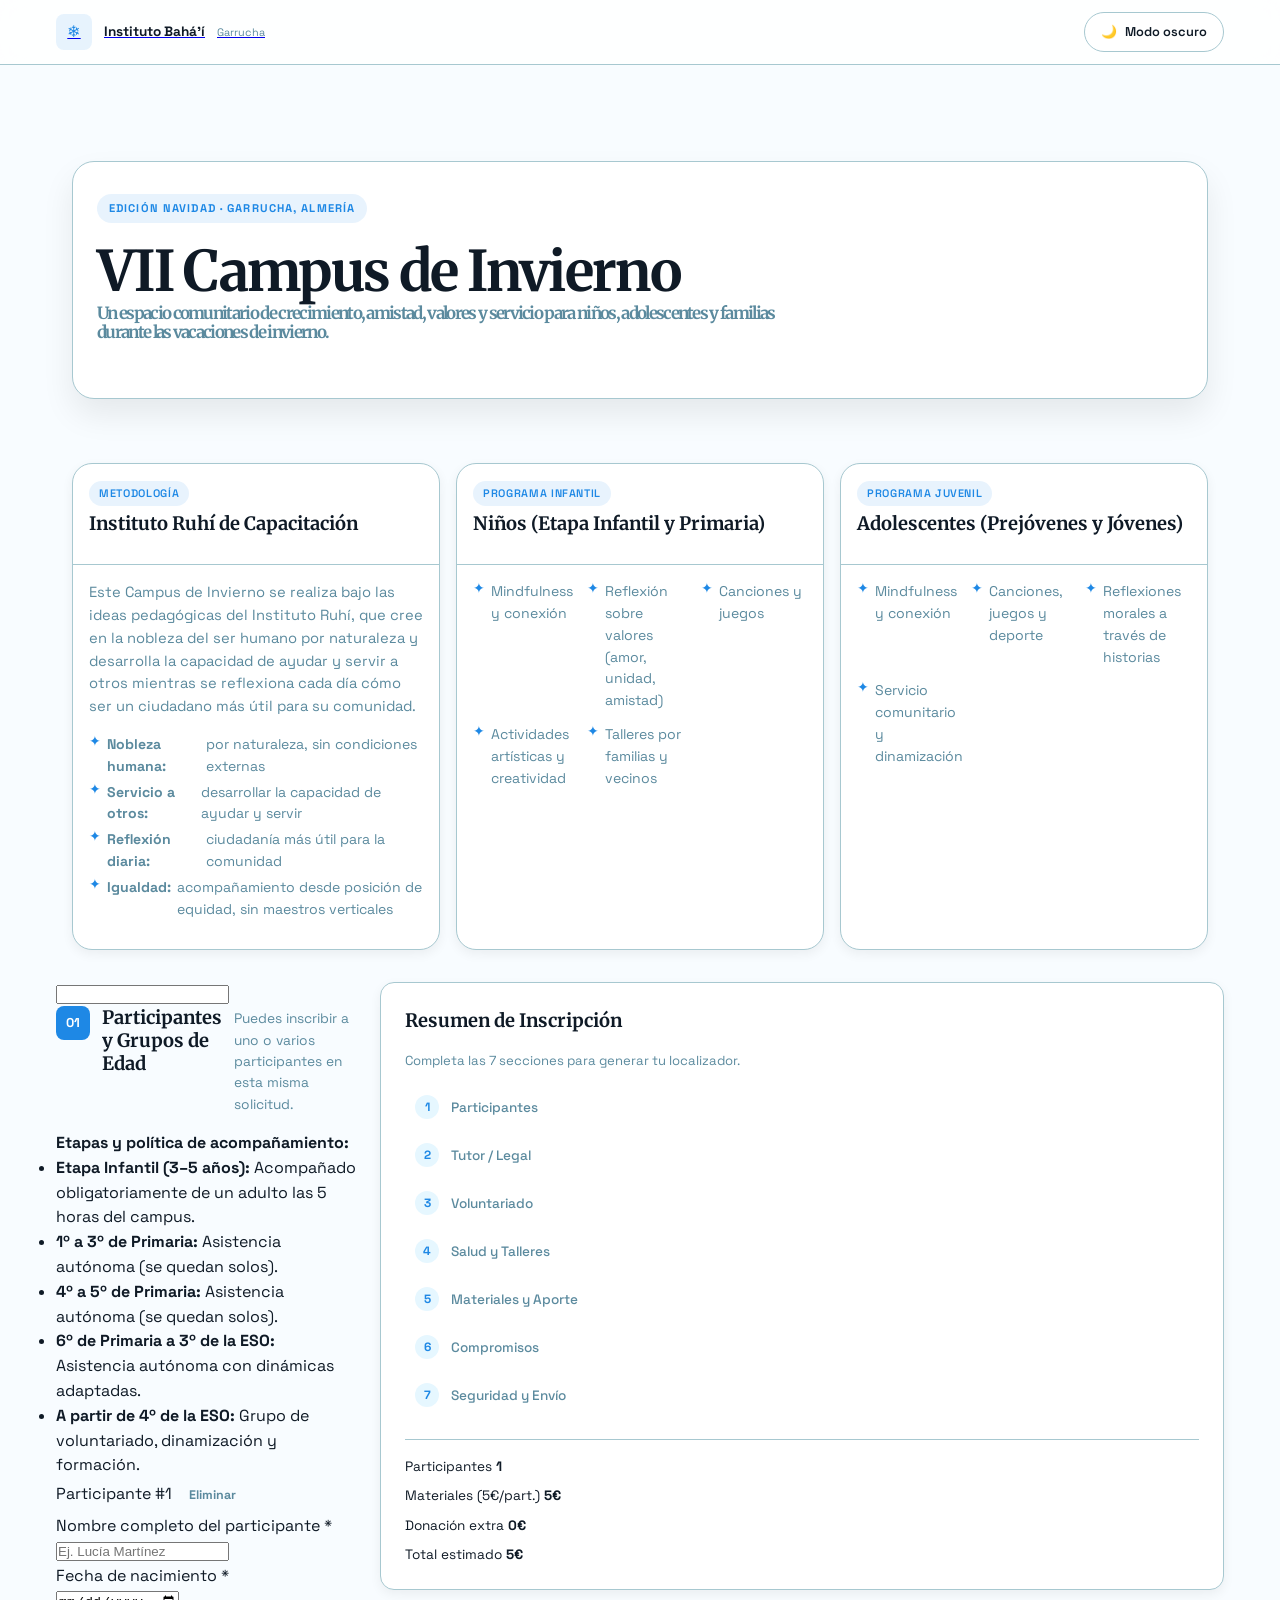
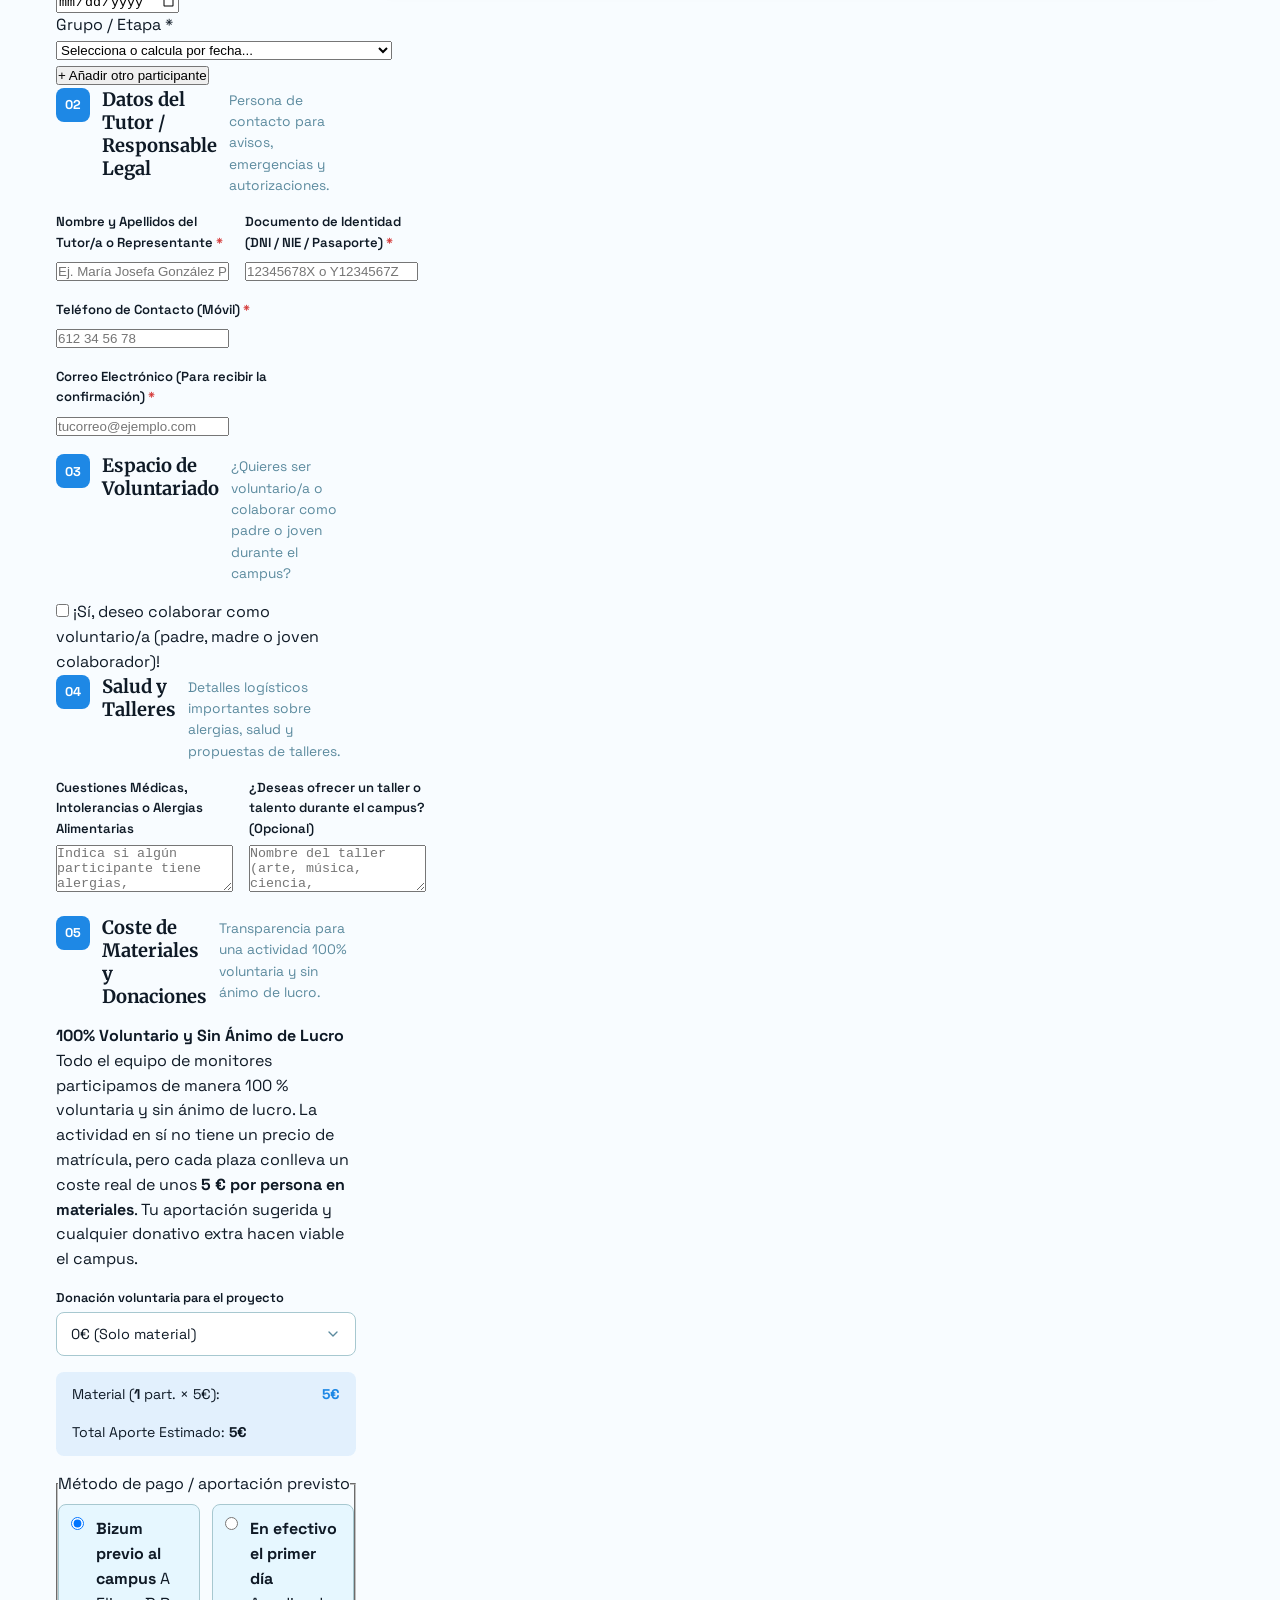
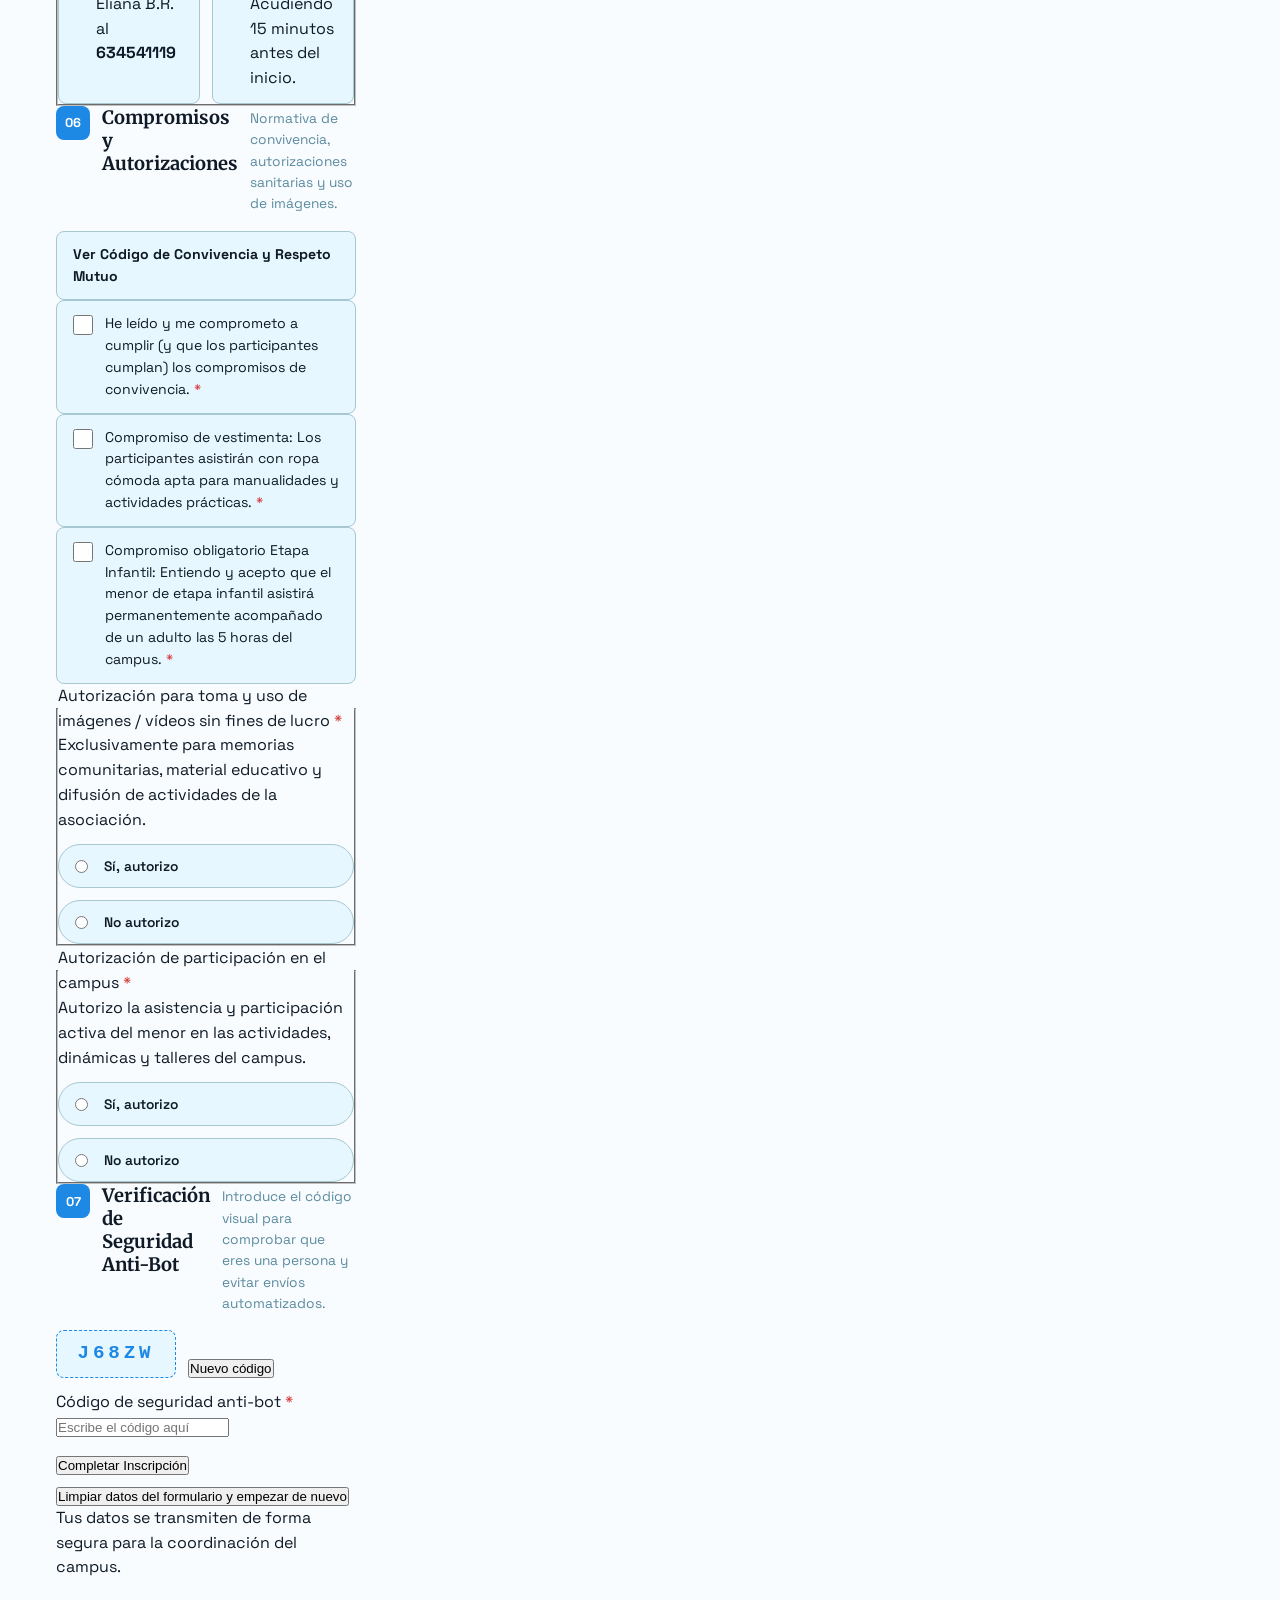
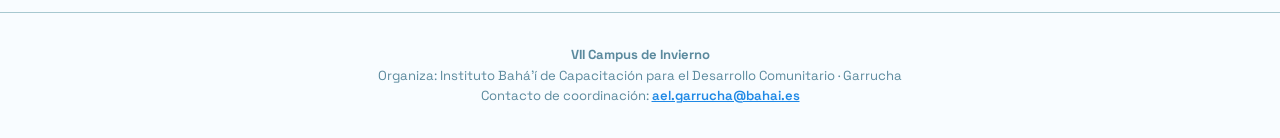
==== campus-invierno/index.html @ 0383d795 "feat(form): complete rebuild from scratch with new visual style" ====
<!DOCTYPE html>
<html lang="es" data-theme="light">
<head>
  <meta charset="UTF-8">
  <meta name="viewport" content="width=device-width, initial-scale=1.0">
  <title>VII Campus de Invierno - Inscripción</title>
  <meta name="description" content="Inscripción al VII Campus de Invierno Sembrando Futuro en Garrucha, Almería">
  <link rel="preconnect" href="https://fonts.googleapis.com">
  <link rel="preconnect" href="https://fonts.gstatic.com" crossorigin>
  <link href="https://fonts.googleapis.com/css2?family=Space+Grotesk:wght@300;400;500;600;700&family=Merriweather:opsz,wght@400;700;900&display=swap" rel="stylesheet">
  <link rel="stylesheet" href="styles.css">
</head>
<body>
  <nav class="topbar" aria-label="Navegación principal">
    <div class="topbar__inner">
      <a href="#" class="topbar__logo" aria-label="Instituto Bahá'í Garrucha">
        <span class="topbar__logo-icon" aria-hidden="true">❄</span>
        <span class="topbar__logo-text">Instituto Bahá'í</span>
        <span class="topbar__logo-sub">Garrucha</span>
      </a>
      <button type="button" class="topbar__theme-toggle" id="themeToggle" aria-label="Cambiar entre modo claro y oscuro" aria-pressed="false">
        <span class="topbar__theme-icon" id="themeIcon" aria-hidden="true">🌙</span>
        <span class="topbar__theme-label" id="themeLabel">Modo oscuro</span>
      </button>
    </div>
  </nav>

  <main class="page-main">
    <section class="hero-section">
      <div class="hero__container">
        <span class="hero__badge">Edición Navidad · Garrucha, Almería</span>
        <h1 class="hero__title">VII Campus de Invierno</span>
        <p class="hero__lead">
          Un espacio comunitario de crecimiento, amistad, valores y servicio para niños, adolescentes y familias durante las vacaciones de invierno.
        </p>
      </div>
    </section>

    <section class="info-cards">
      <div class="cards__wrapper">
        <article class="info__card info__card--primary">
          <div class="card__header">
            <span class="card__tag">Metodología</span>
            <h3 class="card__title">Instituto Ruhí de Capacitación</h3>
          </div>
          <div class="card__body">
            <p class="card__text">
              Este Campus de Invierno se realiza bajo las ideas pedagógicas del Instituto Ruhí, que cree en la nobleza del ser humano por naturaleza y desarrolla la capacidad de ayudar y servir a otros mientras se reflexiona cada día cómo ser un ciudadano más útil para su comunidad.
            </p>
            <ul class="card__list">
              <li><strong>Nobleza humana:</strong> por naturaleza, sin condiciones externas</li>
              <li><strong>Servicio a otros:</strong> desarrollar la capacidad de ayudar y servir</li>
              <li><strong>Reflexión diaria:</strong> ciudadanía más útil para la comunidad</li>
              <li><strong>Igualdad:</strong> acompañamiento desde posición de equidad, sin maestros verticales</li>
            </ul>
          </div>
        </article>

        <article class="info__card info__card--secondary">
          <div class="card__header">
            <span class="card__tag">Programa Infantil</span>
            <h3 class="card__title">Niños (Etapa Infantil y Primaria)</h3>
          </div>
          <div class="card__body">
            <ul class="card__list card__list--inline">
              <li>Mindfulness y conexión</li>
              <li>Reflexión sobre valores (amor, unidad, amistad)</li>
              <li>Canciones y juegos</li>
              <li>Actividades artísticas y creatividad</li>
              <li>Talleres por familias y vecinos</li>
            </ul>
          </div>
        </article>

        <article class="info__card info__card--tertiary">
          <div class="card__header">
            <span class="card__tag">Programa Juvenil</span>
            <h3 class="card__title">Adolescentes (Prejóvenes y Jóvenes)</h3>
          </div>
          <div class="card__body">
            <ul class="card__list card__list--inline">
              <li>Mindfulness y conexión</li>
              <li>Canciones, juegos y deporte</li>
              <li>Reflexiones morales a través de historias</li>
              <li>Servicio comunitario y dinamización</li>
            </ul>
          </div>
        </article>
      </div>
    </section>

    <div class="form-layout">
      <aside class="form-aside" aria-label="Panel lateral de resumen">
        <div class="aside__card">
          <h2 class="aside__title">Resumen de Inscripción</h2>
          <p class="aside__hint">Completa las 7 secciones para generar tu localizador.</p>

          <ol class="progress-steps" id="progressSteps">
            <li><a href="#sec-1" class="step active"><span>1</span> Participantes</a></li>
            <li><a href="#sec-2" class="step"><span>2</span> Tutor / Legal</a></li>
            <li><a href="#sec-3" class="step"><span>3</span> Voluntariado</a></li>
            <li><a href="#sec-4" class="step"><span>4</span> Salud y Talleres</a></li>
            <li><a href="#sec-5" class="step"><span>5</span> Materiales y Aporte</a></li>
            <li><a href="#sec-6" class="step"><span>6</span> Compromisos</a></li>
            <li><a href="#sec-7" class="step"><span>7</span> Seguridad y Envío</a></li>
          </ol>

          <div class="live-summary" id="liveSummary">
            <div class="summary__row">
              <span>Participantes</span>
              <strong class="summary__value" id="sumCount">1</strong>
            </div>
            <div class="summary__row">
              <span>Materiales (5€/part.)</span>
              <strong class="summary__value" id="sumMaterial">5€</strong>
            </div>
            <div class="summary__row">
              <span>Donación extra</span>
              <strong class="summary__value" id="sumDonation">0€</strong>
            </div>
            <div class="summary__total">
              <span>Total estimado</span>
              <strong class="summary__value" id="sumTotal">5€</strong>
            </div>
          </div>
        </div>
      </aside>

      <form class="main-form" id="mainForm" novalidate>
        <!-- Campo anti-bot honeypot -->
        <div class="hp-field" aria-hidden="true">
          <input type="text" id="hp-field" name="hp-field" tabindex="-1" autocomplete="off">
        </div>

        <!-- SECCIÓN 1: Participantes -->
        <section class="form__section" id="sec-1" aria-labelledby="sec-1-title">
          <div class="section__header">
            <span class="section__indicator">01</span>
            <h2 class="section__title" id="sec-1-title">Participantes y Grupos de Edad</h2>
            <p class="section__desc">Puedes inscribir a uno o varios participantes en esta misma solicitud.</p>
          </div>

          <div class="policy__reminder">
            <strong>Etapas y política de acompañamiento:</strong>
            <ul>
              <li><strong>Etapa Infantil (3–5 años):</strong> Acompañado obligatoriamente de un adulto las 5 horas del campus.</li>
              <li><strong>1º a 3º de Primaria:</strong> Asistencia autónoma (se quedan solos).</li>
              <li><strong>4º a 5º de Primaria:</strong> Asistencia autónoma (se quedan solos).</li>
              <li><strong>6º de Primaria a 3º de la ESO:</strong> Asistencia autónoma con dinámicas adaptadas.</li>
              <li><strong>A partir de 4º de la ESO:</strong> Grupo de voluntariado, dinamización y formación.</li>
            </ul>
          </div>

          <div class="participants__grid" id="participantsGrid"></div>

          <button type="button" class="btn-add-participant" id="addParticipantBtn">
            + Añadir otro participante
          </button>
        </section>

        <!-- SECCIÓN 2: Datos del Tutor -->
        <section class="form__section" id="sec-2" aria-labelledby="sec-2-title">
          <div class="section__header">
            <span class="section__indicator">02</span>
            <h2 class="section__title" id="sec-2-title">Datos del Tutor / Responsable Legal</h2>
            <p class="section__desc">Persona de contacto para avisos, emergencias y autorizaciones.</p>
          </div>

          <div class="form__grid-two">
            <div class="form__group">
              <label for="tutor-nombre" class="form__label">Nombre y Apellidos del Tutor/a o Representante <span class="form__required">*</span></label>
              <input type="text" id="tutor-nombre" name="tutor-nombre" placeholder="Ej. María Josefa González Pérez" required autocomplete="name">
            </div>

            <div class="form__group">
              <label for="tutor-dni" class="form__label">Documento de Identidad (DNI / NIE / Pasaporte) <span class="form__required">*</span></label>
              <input type="text" id="tutor-dni" name="tutor-dni" placeholder="12345678X o Y1234567Z" required minlength="6">
            </div>
          </div>

          <div class="form__group">
            <label for="tutor-telefono" class="form__label">Teléfono de Contacto (Móvil) <span class="form__required">*</span></label>
            <input type="tel" id="tutor-telefono" name="tutor-telefono" placeholder="612 34 56 78" required autocomplete="tel">
          </div>

          <div class="form__group">
            <label for="tutor-email" class="form__label">Correo Electrónico (Para recibir la confirmación) <span class="form__required">*</span></label>
            <input type="email" id="tutor-email" name="tutor-email" placeholder="tucorreo@ejemplo.com" required autocomplete="email">
          </div>
        </section>

        <!-- SECCIÓN 3: Voluntariado -->
        <section class="form__section" id="sec-3" aria-labelledby="sec-3-title">
          <div class="section__header">
            <span class="section__indicator">03</span>
            <h2 class="section__title" id="sec-3-title">Espacio de Voluntariado</h2>
            <p class="section__desc">¿Quieres ser voluntario/a o colaborar como padre o joven durante el campus?</p>
          </div>

          <div class="voluntary__option">
            <input type="checkbox" id="voluntario-check" name="voluntario-check" class="voluntary__input">
            <label for="voluntario-check" class="voluntary__label">
              ¡Sí, deseo colaborar como voluntario/a (padre, madre o joven colaborador)!
            </label>
          </div>

          <div class="days-selection" id="daysSelection" hidden>
            <p class="days-counter" id="daysCounter">0 días seleccionados</p>
            <div class="days-grid" id="daysGrid">
              <label class="day-chip" data-day="23">
                <input type="checkbox" name="voluntario-dias[]" value="23 Diciembre">
                <span><strong>23 Dic</strong><small>Lunes · Día 1</small></span>
              </label>
              <label class="day-chip" data-day="24">
                <input type="checkbox" name="voluntario-dias[]" value="24 Diciembre">
                <span><strong>24 Dic</strong><small>Martes · Día 2</small></span>
              </label>
              <label class="day-chip" data-day="28">
                <input type="checkbox" name="voluntario-dias[]" value="28 Diciembre">
                <span><strong>28 Dic</strong><small>Sábado · Día 3</small></span>
              </label>
              <label class="day-chip" data-day="29">
                <input type="checkbox" name="voluntario-dias[]" value="29 Diciembre">
                <span><strong>29 Dic</strong><small>Domingo · Día 4</small></span>
              </label>
              <label class="day-chip" data-day="30">
                <input type="checkbox" name="voluntario-dias[]" value="30 Diciembre">
                <span><strong>30 Dic</strong><small>Fin campus (17h)</small></span>
              </label>
              <label class="day-chip day-chip--all" data-day="todos">
                <input type="checkbox" id="voluntario-todos" name="voluntario-dias[]">
                <span><strong>Todos los días</strong><small>Campus completo</small></span>
              </label>
            </div>

            <div class="voluntary-observation">
              <label for="voluntario-datos" class="form__label">Nombre de la persona voluntaria y observaciones</label>
              <textarea id="voluntario-datos" name="voluntario-datos" rows="3" placeholder="Ej. Carlos (joven 16 años, apoyo en dinámicas) o Nuria (madre, apoyo 23 y 24 dic)..."></textarea>
            </div>
          </div>
        </section>

        <!-- SECCIÓN 4: Salud y Talleres -->
        <section class="form__section" id="sec-4" aria-labelledby="sec-4-title">
          <div class="section__header">
            <span class="section__indicator">04</span>
            <h2 class="section__title" id="sec-4-title">Salud y Talleres</h2>
            <p class="section__desc">Detalles logísticos importantes sobre alergias, salud y propuestas de talleres.</p>
          </div>

          <div class="form__grid-two">
            <div class="form__group form__group--full">
              <label for="medicas" class="form__label">Cuestiones Médicas, Intolerancias o Alergias Alimentarias</label>
              <textarea id="medicas" name="medicas" rows="3" placeholder="Indica si algún participante tiene alergias, intolerancias alimentarias o medicación relevante (o escribe 'Ninguna')."></textarea>
            </div>

            <div class="form__group form__group--full">
              <label for="taller" class="form__label">¿Deseas ofrecer un taller o talento durante el campus? (Opcional)</label>
              <textarea id="taller" name="taller" rows="3" placeholder="Nombre del taller (arte, música, ciencia, manualidades, juegos), tiempo estimado, materiales o día preferido..."></textarea>
            </div>
          </div>
        </section>

        <!-- SECCIÓN 5: Materiales y Donaciones -->
        <section class="form__section" id="sec-5" aria-labelledby="sec-5-title">
          <div class="section__header">
            <span class="section__indicator">05</span>
            <h2 class="section__title" id="sec-5-title">Coste de Materiales y Donaciones</h2>
            <p class="section__desc">Transparencia para una actividad 100% voluntaria y sin ánimo de lucro.</p>
          </div>

          <div class="transparency__notice">
            <strong>100% Voluntario y Sin Ánimo de Lucro</strong>
            <p>Todo el equipo de monitores participamos de manera 100 % voluntaria y sin ánimo de lucro. La actividad en sí no tiene un precio de matrícula, pero cada plaza conlleva un coste real de unos <strong>5 € por persona en materiales</strong>. Tu aportación sugerida y cualquier donativo extra hacen viable el campus.</p>
          </div>

          <div class="donation__selector">
            <div class="donation__group">
              <label for="donacion-select" class="donation__label">Donación voluntaria para el proyecto</label>
              <select id="donacion-select" name="donacion-select" class="donation__select">
                <option value="0">0€ (Solo material)</option>
                <option value="5">5€ (Aportación solidaria)</option>
                <option value="10">10€ (Apoyo voluntario recomendado)</option>
                <option value="20">20€ (Gran apoyo a la asociación)</option>
                <option value="otro">Otro importe...</option>
              </select>
            </div>

            <div class="donation__custom" id="donacionCustom" hidden>
              <label for="donacion-custom" class="donation__label">Importe personalizado (€)</label>
              <input type="number" id="donacion-custom" min="0" step="1" placeholder="Introduce importe en €" class="donation__input">
            </div>
          </div>

          <div class="cost__breakdown">
            <span class="breakdown__label">Material (<strong id="formPartCount">1</strong> part. × 5€):</span>
            <span class="breakdown__amount"><strong id="formMatCost">5€</strong></span>
            <span class="breakdown__total">Total Aporte Estimado: <strong id="formTotalCost">5€</strong></span>
          </div>

          <fieldset class="radio__fieldset">
            <legend>Método de pago / aportación previsto</legend>
            <div class="radio__options">
              <label class="radio__option">
                <input type="radio" name="metodo-pago" value="bizum" checked>
                <div class="radio__content">
                  <strong>Bizum previo al campus</strong>
                  <span>A Eliana B.R. al <strong>634541119</strong></span>
                </div>
              </label>
              <label class="radio__option">
                <input type="radio" name="metodo-pago" value="efectivo">
                <div class="radio__content">
                  <strong>En efectivo el primer día</strong>
                  <span>Acudiendo 15 minutos antes del inicio.</span>
                </div>
              </label>
            </div>
          </fieldset>
        </section>

        <!-- SECCIÓN 6: Compromisos y Autorizaciones -->
        <section class="form__section" id="sec-6" aria-labelledby="sec-6-title">
          <div class="section__header">
            <span class="section__indicator">06</span>
            <h2 class="section__title" id="sec-6-title">Compromisos y Autorizaciones</h2>
            <p class="section__desc">Normativa de convivencia, autorizaciones sanitarias y uso de imágenes.</p>
          </div>

          <div class="convivencia__panel">
            <details class="convivencia__details">
              <summary class="details__summary">Ver Código de Convivencia y Respeto Mutuo</summary>
              <ul class="details__list">
                <li><strong>Respeto y cortesía:</strong> Tratar a todos con amabilidad, espíritu de amistad y escucha activa.</li>
                <li><strong>Unidad e inclusión:</strong> Promover un ambiente libre de exclusiones, chismes o conductas inadecuadas.</li>
                <li><strong>Cuidado de las instalaciones:</strong> Mantener limpios y ordenados los espacios comunes y salas compartidas.</li>
                <li><strong>Uso responsable del móvil:</strong> Para favorecer la convivencia, los móviles solo se usarán en los descansos o emergencias.</li>
                <li><strong>Espíritu de aprendizaje:</strong> Participar con humildad, generosidad y vocación de servicio a la comunidad.</li>
              </ul>
            </details>
          </div>

          <div class="checks__container">
            <label class="check-stacked">
              <input type="checkbox" id="compromiso" name="compromiso" class="check-input" required>
              <span class="check-custom check-icon"></span>
              <span class="check-label">He leído y me comprometo a cumplir (y que los participantes cumplan) los compromisos de convivencia. <span class="form__required">*</span></span>
            </label>

            <label class="check-stacked">
              <input type="checkbox" id="check-camiseta" name="check-camiseta" class="check-input" required>
              <span class="check-custom check-icon"></span>
              <span class="check-label">Compromiso de vestimenta: Los participantes asistirán con ropa cómoda apta para manualidades y actividades prácticas. <span class="form__required">*</span></span>
            </label>

            <label class="check-stacked check-stacked--infantil" id="infantilCheckWrap" hidden>
              <input type="checkbox" id="check-infantil" name="check-infantil" class="check-input">
              <span class="check-custom check-icon"></span>
              <span class="check-label">Compromiso obligatorio Etapa Infantil: Entiendo y acepto que el menor de etapa infantil asistirá permanentemente acompañado de un adulto las 5 horas del campus. <span class="form__required">*</span></span>
            </label>
          </div>

          <div class="auth__options">
            <fieldset class="fieldset__fieldset">
              <legend class="fieldset__legend">Autorización para toma y uso de imágenes / vídeos sin fines de lucro <span class="form__required">*</span></legend>
              <p class="fieldset__help">Exclusivamente para memorias comunitarias, material educativo y difusión de actividades de la asociación.</p>
              <div class="radio__rills">
                <label class="radio__pill">
                  <input type="radio" name="autoriza-imagen" value="si" required>
                  <span>Sí, autorizo</span>
                </label>
                <label class="radio__pill">
                  <input type="radio" name="autoriza-imagen" value="no">
                  <span>No autorizo</span>
                </label>
              </div>
            </fieldset>

            <fieldset class="fieldset__fieldset">
              <legend class="fieldset__legend">Autorización de participación en el campus <span class="form__required">*</span></legend>
              <p class="fieldset__help">Autorizo la asistencia y participación activa del menor en las actividades, dinámicas y talleres del campus.</p>
              <div class="radio__rills">
                <label class="radio__pill">
                  <input type="radio" name="autoriza-participacion" id="autoriza-part-si" value="si" required>
                  <span>Sí, autorizo</span>
                </label>
                <label class="radio__pill">
                  <input type="radio" name="autoriza-participacion" id="autoriza-part-no" value="no">
                  <span>No autorizo</span>
                </label>
              </div>
            </fieldset>
          </div>
        </section>

        <!-- SECCIÓN 7: Verificación Anti-Bot -->
        <section class="form__section" id="sec-7" aria-labelledby="sec-7-title">
          <div class="section__header">
            <span class="section__indicator">07</span>
            <h2 class="section__title" id="sec-7-title">Verificación de Seguridad Anti-Bot</h2>
            <p class="section__desc">Introduce el código visual para comprobar que eres una persona y evitar envíos automatizados.</p>
          </div>

          <div class="captcha__container">
            <div class="captcha__display" id="captchaDisplay" aria-live="polite">----</div>
            <button type="button" class="btn-captcha" id="refreshCaptchaBtn">Nuevo código</button>
            <div class="captcha__input-wrapper">
              <label for="captchaInput" class="captcha-label">Código de seguridad anti-bot <span class="form__required">*</span></label>
              <input type="text" id="captchaInput" name="captchaInput" placeholder="Escribe el código aquí" required autocomplete="off">
            </div>
          </div>
          <p class="error-msg" id="captchaError" hidden>El código de seguridad no coincide. Por favor, compruébalo e inténtalo de nuevo.</p>

          <div class="form-actions">
            <button type="submit" class="btn-submit" id="submitBtn">Completar Inscripción</button>
            <button type="button" class="btn-reset" id="resetBtn">Limpiar datos del formulario y empezar de nuevo</button>
          </div>
          <p class="privacy__note">Tus datos se transmiten de forma segura para la coordinación del campus.</p>
        </section>
      </form>
    </div>
  </main>

  <footer class="site-footer">
    <div class="footer__content">
      <p><strong>VII Campus de Invierno</strong></p>
      <p>Organiza: Instituto Bahá'í de Capacitación para el Desarrollo Comunitario · Garrucha</p>
      <p>Contacto de coordinación: <a href="mailto:ael.garrucha@bahai.es">ael.garrucha@bahai.es</a></p>
    </div>
  </footer>

  <!-- Confirm Dialog -->
  <dialog class="confirm-dialog" id="confirmDialog" aria-labelledby="dialogTitle">
    <div class="confirm-dialog__inner">
      <div class="confirm-dialog__header">
        <div class="confirm-dialog__badge" aria-hidden="true">✓</div>
        <h2 class="confirm-dialog__title" id="dialogTitle">¡Inscripción Registrada!</h2>
      </div>
      <div class="confirm-dialog__content">
        <p>Hemos registrado tu solicitud correctamente para el VII Campus de Invierno en Garrucha.</p>

        <div class="locator-info">
          <span>Tu Localizador Único:</span>
          <strong class="locator-code" id="locatorCode">NAV-26-0000</strong>
          <small>Conserva este código como referencia para cualquier consulta o para el concepto de tu aportación.</small>
        </div>

        <div class="bizum-info" id="bizumInfo">
          <p>Si escogiste <strong>Bizum</strong>, envía tu aportación (<strong id="dialogTotal">5€</strong>) al número: <strong>634541119</strong> (Eliana B.R.)</p>
          <button type="button" class="btn-copy-bizum" id="copyBizumBtn">Copiar Teléfono</button>
        </div>
      </div>

      <div class="confirm-dialog__actions">
        <button type="button" class="btn-confirm" id="closeDialogBtn">Entendido y Cerrar</button>
        <button type="button" class="btn-confirm btn-confirm--secondary" id="newRegBtn">Realizar otra inscripción</button>
      </div>
    </dialog>
  </dialog>

  <div class="toast" id="toast" role="status" aria-live="polite"></div>

  <script src="main.js"></script>
</body>
</html>
---- campus-invierno/styles.css ----
:root {
  --space-1: 4px;
  --space-2: 8px;
  --space-3: 12px;
  --space-4: 16px;
  --space-5: 24px;
  --space-6: 32px;
  --space-7: 48px;
  --space-8: 64px;

  --radius-sm: 8px;
  --radius-md: 14px;
  --radius-lg: 22px;
  --radius-card: 20px;

  --font-sans: 'Space Grotesk', system-ui, -apple-system, sans-serif;
  --font-serif: 'Merriweather', Georgia, serif;

  /* Modo Claro: Blanco nevado y azul hielo */
  color-scheme: light;
  --bg: #f8fcff;
  --bg-elevated: #ffffff;
  --bg-subtle: #e6f7ff;
  --fg: #0f1a26;
  --fg-muted: #5b8a9e;
  --border: #a7c8d0;
  --accent: #1e88e5;
  --accent-soft: rgba(30, 136, 229, 0.1);
  --accent-hover: #1565c0;
  --success: #2e7d32;
  --danger: #d32f2f;
  --shadow-sm: 0 2px 8px rgba(0,0,0,0.04);
  --shadow-md: 0 4px 12px rgba(0,0,0,0.06);
  --shadow-lg: 0 16px 32px rgba(0,0,0,0.08);
  --focus-ring: 0 0 0 3px rgba(30, 136, 229, 0.35);
}

html[data-theme="dark"] {
  color-scheme: dark;
  --bg: #0d1825;
  --bg-elevated: #142032;
  --bg-subtle: #1a2c3a;
  --fg: #e0f0f7;
  --fg-muted: #78a8b8;
  --border: #2a4a5c;
  --accent: #90caf9;
  --accent-soft: rgba(144, 202, 249, 12);
  --accent-hover: #64b5f6;
  --success: #43a047;
  --danger: #e53935;
  --shadow-sm: 0 2px 8px rgba(0,0,0,0.3);
  --shadow-md: 0 4px 12px rgba(0,0,0,0.4);
  --shadow-lg: 0 16px 32px rgba(0,0,0,0.45);
  --focus-ring: 0 0 0 3px rgba(144, 202, 249, 35);
}

*, *::before, *::after {
  box-sizing: border-box;
  margin: 0;
  padding: 0;
}

html {
  scroll-behavior: smooth;
}

body {
  font-family: var(--font-sans);
  background: var(--bg);
  color: var(--fg);
  line-height: 1.55;
  min-height: 100vh;
  overflow-x: hidden;
}

/* Background pattern */
.bg-pattern {
  position: fixed;
  inset: 0;
  background-image: 
    linear-gradient(135deg, var(--accent-soft) 0%, transparent 50%),
    linear-gradient(225deg, var(--accent-soft) 0%, transparent 50%);
  pointer-events: none;
  z-index: -1;
}

/* Topbar */
.topbar {
  position: sticky;
  top: 0;
  z-index: 50;
  backdrop-filter: blur(12px);
  background: color-mix(in srgb, var(--bg-elevated) 80%, transparent);
  border-bottom: 1px solid var(--border);
}

.topbar__inner {
  max-width: 1200px;
  margin: 0 auto;
  padding: var(--space-3) var(--space-4);
  display: flex;
  align-items: center;
  justify-content: space-between;
  gap: var(--space-3);
}

.topbar__logo {
  display: flex;
  align-items: center;
  gap: var(--space-3);
  min-width: 0;
}

.topbar__logo-icon {
  width: 36px;
  height: 36px;
  border-radius: var(--radius-sm);
  background: var(--accent-soft);
  color: var(--accent);
  display: grid;
  place-items: center;
  font-size: 1rem;
  flex-shrink: 0;
}

.topbar__logo-text {
  display: block;
  font-weight: 700;
  font-size: 0.85rem;
  color: var(--fg);
}

.topbar__logo-sub {
  display: block;
  font-size: 0.68rem;
  color: var(--fg-muted);
  white-space: nowrap;
  overflow: hidden;
  text-overflow: ellipsis;
}

.topbar__theme-toggle {
  display: inline-flex;
  align-items: center;
  gap: var(--space-2);
  min-height: 40px;
  padding: 0 var(--space-4);
  border-radius: 999px;
  border: 1px solid var(--border);
  background: var(--bg-elevated);
  color: var(--fg);
  font: inherit;
  font-size: 0.8rem;
  font-weight: 600;
  cursor: pointer;
  flex-shrink: 0;
  transition: border-color 180ms ease, transform 150ms ease;
}

.topbar__theme-toggle:hover {
  border-color: var(--accent);
}

.topbar__theme-toggle:focus-visible {
  outline: none;
  box-shadow: var(--focus-ring);
}

/* Hero */
.hero-section {
  padding: var(--space-8) var(--space-4) var(--space-6);
}

.hero__container {
  max-width: 1200px;
  margin: 0 auto;
  background: var(--bg-elevated);
  border: 1px solid var(--border);
  border-radius: var(--radius-lg);
  padding: var(--space-6) var(--space-5);
  box-shadow: var(--shadow-lg);
}

.hero__badge {
  display: inline-block;
  font-size: 0.7rem;
  font-weight: 700;
  letter-spacing: 0.1em;
  text-transform: uppercase;
  color: var(--accent);
  background: var(--accent-soft);
  padding: 6px 12px;
  border-radius: 999px;
  margin-bottom: var(--space-4);
}

.hero__title {
  font-family: var(--font-serif);
  font-size: clamp(2.2rem, 5vw, 3.5rem);
  line-height: 1.15;
  letter-spacing: -0.03em;
  color: var(--fg);
  margin-bottom: var(--space-3);
}

.hero__lead {
  font-size: 1.05rem;
  color: var(--fg-muted);
  max-width: 64ch;
  margin-bottom: var(--space-5);
}

/* Info Cards */
.info-cards {
  padding: var(--space-6) var(--space-4);
}

.cards__wrapper {
  max-width: 1200px;
  margin: 0 auto;
  display: grid;
  grid-template-columns: 1fr;
  gap: var(--space-4);
}

@media (min-width: 560px) {
  .cards__wrapper {
    grid-template-columns: repeat(2, 1fr);
  }
}

@media (min-width: 860px) {
  .cards__wrapper {
    grid-template-columns: repeat(3, 1fr);
  }
}

.info__card {
  background: var(--bg-elevated);
  border: 1px solid var(--border);
  border-radius: var(--radius-card);
  overflow: hidden;
  box-shadow: var(--shadow-md);
  transition: transform 180ms ease, box-shadow 180ms ease;
}

.info__card:hover {
  transform: translateY(-4px);
  box-shadow: var(--shadow-lg);
}

.card__header {
  padding: var(--space-4);
  border-bottom: 1px solid var(--border);
}

.card__tag {
  display: inline-block;
  font-size: 0.68rem;
  font-weight: 600;
  text-transform: uppercase;
  letter-spacing: 0.06em;
  color: var(--accent);
  background: var(--accent-soft);
  padding: 4px 10px;
  border-radius: 999px;
  margin-bottom: 6px;
}

.card__title {
  font-family: var(--font-serif);
  font-size: 1.15rem;
  line-height: 1.3;
  margin-bottom: var(--space-3);
}

.card__body {
  padding: var(--space-4);
}

.card__text {
  font-size: 0.92rem;
  color: var(--fg-muted);
  margin-bottom: var(--space-4);
}

.card__list {
  list-style: none;
  color: var(--fg-muted);
  font-size: 0.88rem;
  margin-bottom: var(--space-3);
}

.card__list li {
  margin-bottom: 4px;
  display: flex;
  align-items: flex-start;
  gap: 6px;
}

.card__list li::before {
  content: "✦";
  color: var(--accent);
  font-weight: 700;
  flex-shrink: 0;
  line-height: 1;
}

.card__list--inline {
  display: grid;
  grid-template-columns: repeat(2, 1fr);
  gap: var(--space-2);
}

@media (min-width: 520px) {
  .card__list--inline {
    grid-template-columns: repeat(3, 1fr);
  }
}

/* Form Layout */
.page-main {
  max-width: 1200px;
  margin: 0 auto;
  padding: var(--space-6) var(--space-4);
}

.form-layout {
  display: grid;
  grid-template-columns: 1fr;
  gap: var(--space-5);
}

@media (min-width: 960px) {
  .form-layout {
    grid-template-columns: 300px 1fr;
  }
}

/* Aside */
.form-aside {
  order: 2;
}

@media (min-width: 960px) {
  .form-aside {
    order: 1;
  }
}

.aside__card {
  background: var(--bg-elevated);
  border: 1px solid var(--border);
  border-radius: var(--radius-md);
  padding: var(--space-5);
  box-shadow: var(--shadow-md);
}

.aside__title {
  font-family: var(--font-serif);
  font-size: 1.15rem;
  margin-bottom: var(--space-4);
}

.aside__hint {
  font-size: 0.82rem;
  color: var(--fg-muted);
  margin-bottom: var(--space-4);
}

.progress-steps {
  list-style: none;
  display: none;
  gap: var(--space-2);
  margin-bottom: var(--space-5);
}

@media (min-width: 960px) {
  .progress-steps {
    display: grid;
  }
}

.progress-steps a {
  display: flex;
  align-items: center;
  gap: var(--space-3);
  padding: 8px 10px;
  border-radius: var(--radius-sm);
  color: var(--fg-muted);
  font-size: 0.85rem;
  font-weight: 500;
  text-decoration: none;
  transition: background-color 150ms ease, color 150ms ease;
}

.progress-steps a:hover {
  background: var(--bg-subtle);
  color: var(--fg);
}

.progress-steps a span {
  width: 24px;
  height: 24px;
  border-radius: 50%;
  background: var(--bg-subtle);
  color: var(--accent);
  display: grid;
  place-items: center;
  font-size: 0.75rem;
  font-weight: 700;
}

.live-summary {
  border-top: 1px solid var(--border);
  padding-top: var(--space-4);
  display: grid;
  gap: var(--space-2);
  font-size: 0.85rem;
}

.live-summary__row,
.live-summary__total {
  display: flex;
  justify-content: space-between;
  align-items: center;
}

.live-summary__total {
  margin-top: var(--space-2);
  padding-top: var(--space-3);
  border-top: 1px dashed var(--border);
  font-size: 1rem;
}

.live-summary__total strong {
  color: var(--accent);
  font-size: 1.15rem;
}

/* Form Sections */
.form-section {
  background: var(--bg-elevated);
  border: 1px solid var(--border);
  border-radius: var(--radius-md);
  padding: var(--space-5);
  box-shadow: var(--shadow-md);
  scroll-margin-top: 88px;
}

.section__header {
  display: flex;
  align-items: flex-start;
  gap: var(--space-3);
  margin-bottom: var(--space-4);
}

.section__indicator {
  width: 34px;
  height: 34px;
  border-radius: var(--radius-sm);
  background: var(--accent);
  color: #ffffff;
  font-weight: 700;
  font-size: 0.8rem;
  display: grid;
  place-items: center;
  flex-shrink: 0;
}

html[data-theme="dark"] .section__indicator {
  color: var(--bg);
}

.section__title {
  font-family: var(--font-serif);
  font-size: 1.15rem;
  line-height: 1.25;
}

.section__desc {
  font-size: 0.86rem;
  color: var(--fg-muted);
  margin-top: 2px;
}

/* Fields */
.form__grid-two {
  display: grid;
  grid-template-columns: 1fr;
  gap: var(--space-4);
}

@media (min-width: 600px) {
  .form__grid-two {
    grid-template-columns: 1fr 1fr;
  }
}

.form__group {
  margin-bottom: var(--space-4);
}

.form__label {
  display: block;
  font-size: 0.82rem;
  font-weight: 600;
  margin-bottom: 6px;
}

.form__required {
  color: var(--danger);
}

.form__input,
.form__select,
.form__textarea {
  width: 100%;
  min-height: 44px;
  padding: 10px 14px;
  border-radius: var(--radius-sm);
  border: 1px solid var(--border);
  background: var(--bg-elevated);
  color: var(--fg);
  font: inherit;
  font-size: 0.92rem;
  transition: border-color 160ms ease, box-shadow 160ms ease;
}

.form__textarea {
  min-height: 92px;
  resize: vertical;
}

.form__input:focus,
.form__select:focus,
.form__textarea:focus {
  outline: none;
  border-color: var(--accent);
  box-shadow: var(--focus-ring);
}

/* Checkboxes */
.check-stacked {
  display: flex;
  align-items: flex-start;
  gap: var(--space-3);
  padding: var(--space-3) var(--space-4);
  min-height: 44px;
  border-radius: var(--radius-sm);
  border: 1px solid var(--border);
  background: var(--bg-subtle);
  cursor: pointer;
  font-size: 0.88rem;
}

.check-input {
  width: 20px;
  height: 20px;
  margin-top: 2px;
  accent-color: var(--accent);
  flex-shrink: 0;
}

.check-custom {
  width: 18px;
  height: 18px;
  border: 2px solid var(--border);
  border-radius: 50%;
  flex-shrink: 0;
  position: relative;
}

.check-input:checked~.check-custom {
  border-color: var(--accent);
}

.check-icon {
  position: absolute;
  inset: 2px;
  background: var(--accent);
  border-radius: 50%;
  opacity: 0;
  transition: opacity 120ms ease;
}

.check-input:checked~.check-custom .check-icon {
  opacity: 1;
}

.check-label {
  flex: 1;
}

/* Radio pills */
.radio__rills {
  display: grid;
  gap: var(--space-3);
  margin-top: var(--space-3);
}

.radio__pill {
  display: inline-flex;
  align-items: center;
  gap: var(--space-4);
  min-height: 44px;
  padding: var(--space-2) var(--space-4);
  border-radius: 999px;
  border: 1px solid var(--border);
  background: var(--bg-subtle);
  cursor: pointer;
  font-size: 0.86rem;
  font-weight: 600;
}

.radio__pill input {
  accent-color: var(--accent);
}

/* Details */
.convivencia__panel details {
  border: 1px solid var(--border);
  border-radius: var(--radius-sm);
  padding: var(--space-3) var(--space-4);
  background: var(--bg-subtle);
}

.convivencia__panel details summary {
  cursor: pointer;
  font-weight: 700;
  font-size: 0.88rem;
  min-height: 32px;
  display: flex;
  align-items: center;
}

.convivencia__panel details ul {
  margin-top: var(--space-3);
  padding-left: var(--space-4);
  display: grid;
  gap: 6px;
  font-size: 0.84rem;
  color: var(--fg-muted);
}

/* Donation */
.donation__selector {
  margin: var(--space-4) 0;
}

.donation__group {
  margin-bottom: var(--space-3);
}

.donation__label {
  display: block;
  font-size: 0.8rem;
  font-weight: 600;
  margin-bottom: 4px;
}

.donation__select {
  width: 100%;
  padding: 10px 14px;
  border-radius: var(--radius-sm);
  border: 1px solid var(--border);
  background: var(--bg-elevated);
  color: var(--fg);
  font: inherit;
  font-size: 0.9rem;
  cursor: pointer;
  appearance: none;
  background-image: url("data:image/svg+xml,%3Csvg xmlns='http://www.w3.org/2000/svg' width='16' height='16' viewBox='0 0 24 24' fill='none' stroke='%235b8a9e' stroke-width='2' stroke-linecap='round' stroke-linejoin='round'%3E%3Cpolyline points='6 9 12 15 18 9'%3E%3C/polyline%3E%3C/svg%3E");
  background-repeat: no-repeat;
  background-position: right 0.85rem center;
  padding-right: 2.5rem;
}

.donation__custom {
  margin-top: var(--space-3);
  padding: var(--space-3);
  border-radius: var(--radius-sm);
  background: var(--accent-soft);
  border: 1px solid color-mix(in srgb, var(--accent) 35%, transparent);
}

.donation__input {
  width: 100%;
  padding: 8px 12px;
  border-radius: var(--radius-sm);
  border: 1px solid var(--border);
  background: var(--bg-subtle);
  color: var(--fg);
  font: inherit;
  font-size: 0.9rem;
}

/* Cost breakdown */
.cost__breakdown {
  margin: var(--space-4) 0;
  padding: var(--space-3) var(--space-4);
  border-radius: var(--radius-sm);
  background: var(--accent-soft);
  display: flex;
  flex-wrap: wrap;
  justify-content: space-between;
  gap: var(--space-2);
  font-size: 0.88rem;
}

.breakdown__label {
  display: block;
  margin-bottom: var(--space-2);
}

.breakdown__amount {
  font-weight: 700;
  color: var(--accent);
}

/* Radio options */
.radio__options {
  display: grid;
  grid-template-columns: 1fr;
  gap: var(--space-3);
  margin-top: var(--space-2);
}

@media (min-width: 500px) {
  .radio__options {
    grid-template-columns: 1fr 1fr;
  }
}

.radio__option {
  display: flex;
  align-items: flex-start;
  gap: var(--space-3);
  padding: var(--space-3);
  border: 1px solid var(--border);
  border-radius: var(--radius-sm);
  background: var(--bg-subtle);
  cursor: pointer;
}

.radio__input {
  width: 18px;
  height: 18px;
  margin-top: 3px;
  accent-color: var(--accent);
}

.radio__content {
  flex: 1;
}

/* Captcha */
.captcha__container {
  display: flex;
  flex-wrap: wrap;
  align-items: flex-end;
  gap: var(--space-3);
  margin-bottom: var(--space-4);
}

.captcha__display {
  min-width: 120px;
  min-height: 44px;
  padding: 8px 14px;
  border-radius: var(--radius-sm);
  background: var(--bg-subtle);
  border: 1px dashed var(--accent);
  font-family: monospace;
  font-size: 1.2rem;
  font-weight: 700;
  letter-spacing: 0.2em;
  display: grid;
  place-items: center;
  user-select: none;
  color: var(--accent);
}

.captcha__input-wrapper {
  flex: 1;
  min-width: 200px;
}

.captcha__label {
  display: block;
  font-size: 0.8rem;
  font-weight: 600;
  margin-bottom: 4px;
}

.error-msg {
  color: var(--danger);
  font-size: 0.82rem;
  font-weight: 600;
  margin-bottom: var(--space-4);
}

.form-actions {
  display: flex;
  flex-wrap: wrap;
  gap: var(--space-3);
}

.btn {
  display: inline-flex;
  align-items: center;
  justify-content: center;
  gap: 6px;
  min-height: 44px;
  padding: 10px 20px;
  border-radius: var(--radius-sm);
  border: 1px solid transparent;
  font: inherit;
  font-size: 0.9rem;
  font-weight: 700;
  cursor: pointer;
  transition: transform 150ms ease, background-color 160ms ease, border-color 160ms ease;
}

.btn:active {
  transform: scale(0.98);
}

.btn:focus-visible {
  outline: none;
  box-shadow: var(--focus-ring);
}

.btn--primary {
  background: var(--accent);
  color: #ffffff;
  flex: 1;
}

html[data-theme="dark"] .btn--primary {
  color: var(--bg);
}

.btn--primary:hover {
  background: var(--accent-hover);
}

.btn--outline {
  background: transparent;
  border-color: var(--border);
  color: var(--fg);
}

.btn--outline:hover {
  border-color: var(--accent);
  color: var(--accent);
}

.btn--ghost {
  background: transparent;
  color: var(--fg-muted);
}

.btn--ghost:hover {
  color: var(--danger);
}

.btn--sm {
  min-height: 36px;
  padding: 6px 12px;
  font-size: 0.78rem;
}

/* Footer */
.site-footer {
  text-align: center;
  padding: var(--space-6) var(--space-4);
  border-top: 1px solid var(--border);
  color: var(--fg-muted);
  font-size: 0.82rem;
  display: grid;
  gap: 4px;
}

.site-footer a {
  color: var(--accent);
  font-weight: 600;
}

/* Modal */
.confirm-dialog {
  margin: auto;
  max-width: 440px;
  width: calc(100% - 32px);
  border: 1px solid var(--border);
  border-radius: var(--radius-lg);
  background: var(--bg-elevated);
  color: var(--fg);
  padding: var(--space-6) var(--space-5);
  box-shadow: var(--shadow-lg);
}

.confirm-dialog::backdrop {
  background: rgba(0,0,0,0.55);
  backdrop-filter: blur(4px);
}

.confirm-dialog__inner {
  text-align: center;
  display: grid;
  gap: var(--space-3);
}

.confirm-dialog__badge {
  width: 48px;
  height: 48px;
  margin: 0 auto;
  border-radius: 50%;
  background: var(--accent-soft);
  color: var(--accent);
  font-size: 1.4rem;
  font-weight: 700;
  display: grid;
  place-items: center;
}

.locator-info,
.bizum-info {
  background: var(--bg-subtle);
  border: 1px solid var(--border);
  border-radius: var(--radius-sm);
  padding: var(--space-4);
  display: grid;
  gap: 6px;
}

.locator-code {
  font-family: monospace;
  font-size: 1.2rem;
  color: var(--accent);
  letter-spacing: 0.08em;
}

.dialog-actions {
  display: flex;
  flex-direction: column;
  gap: var(--space-2);
}
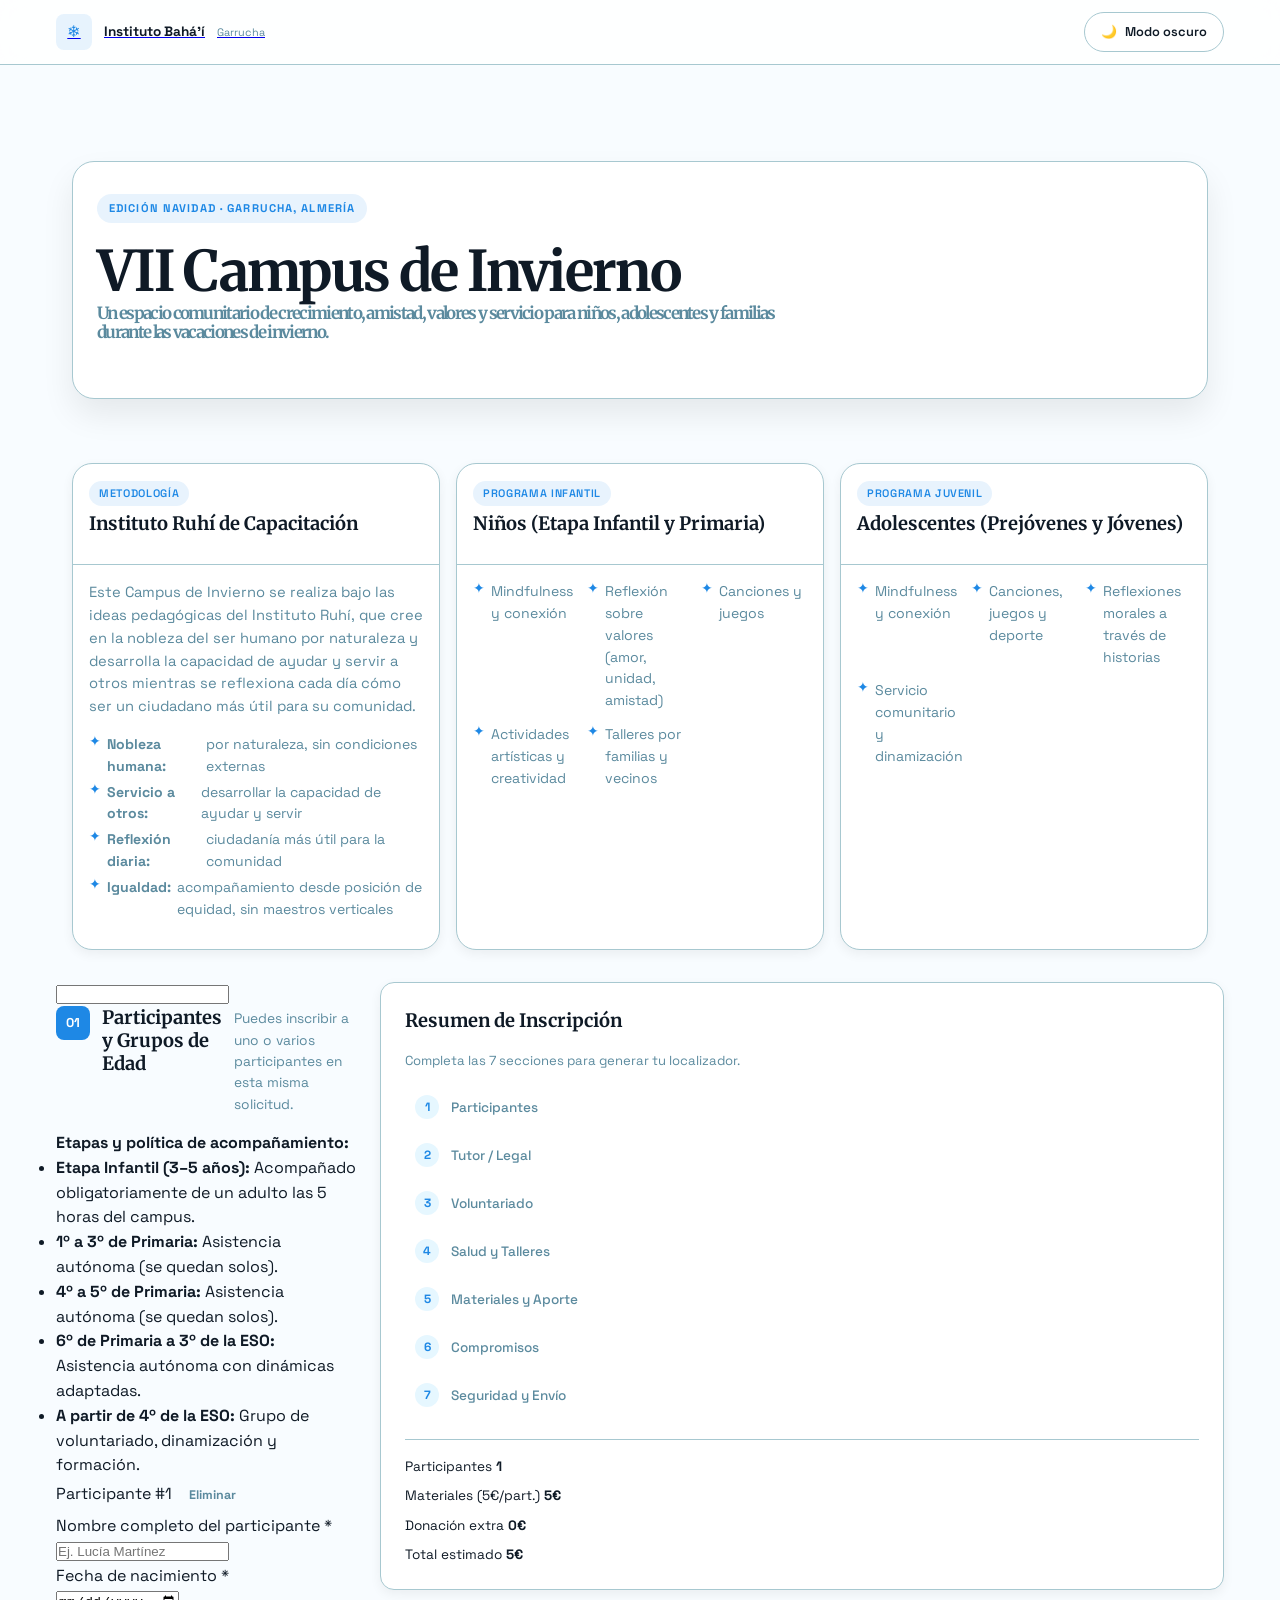
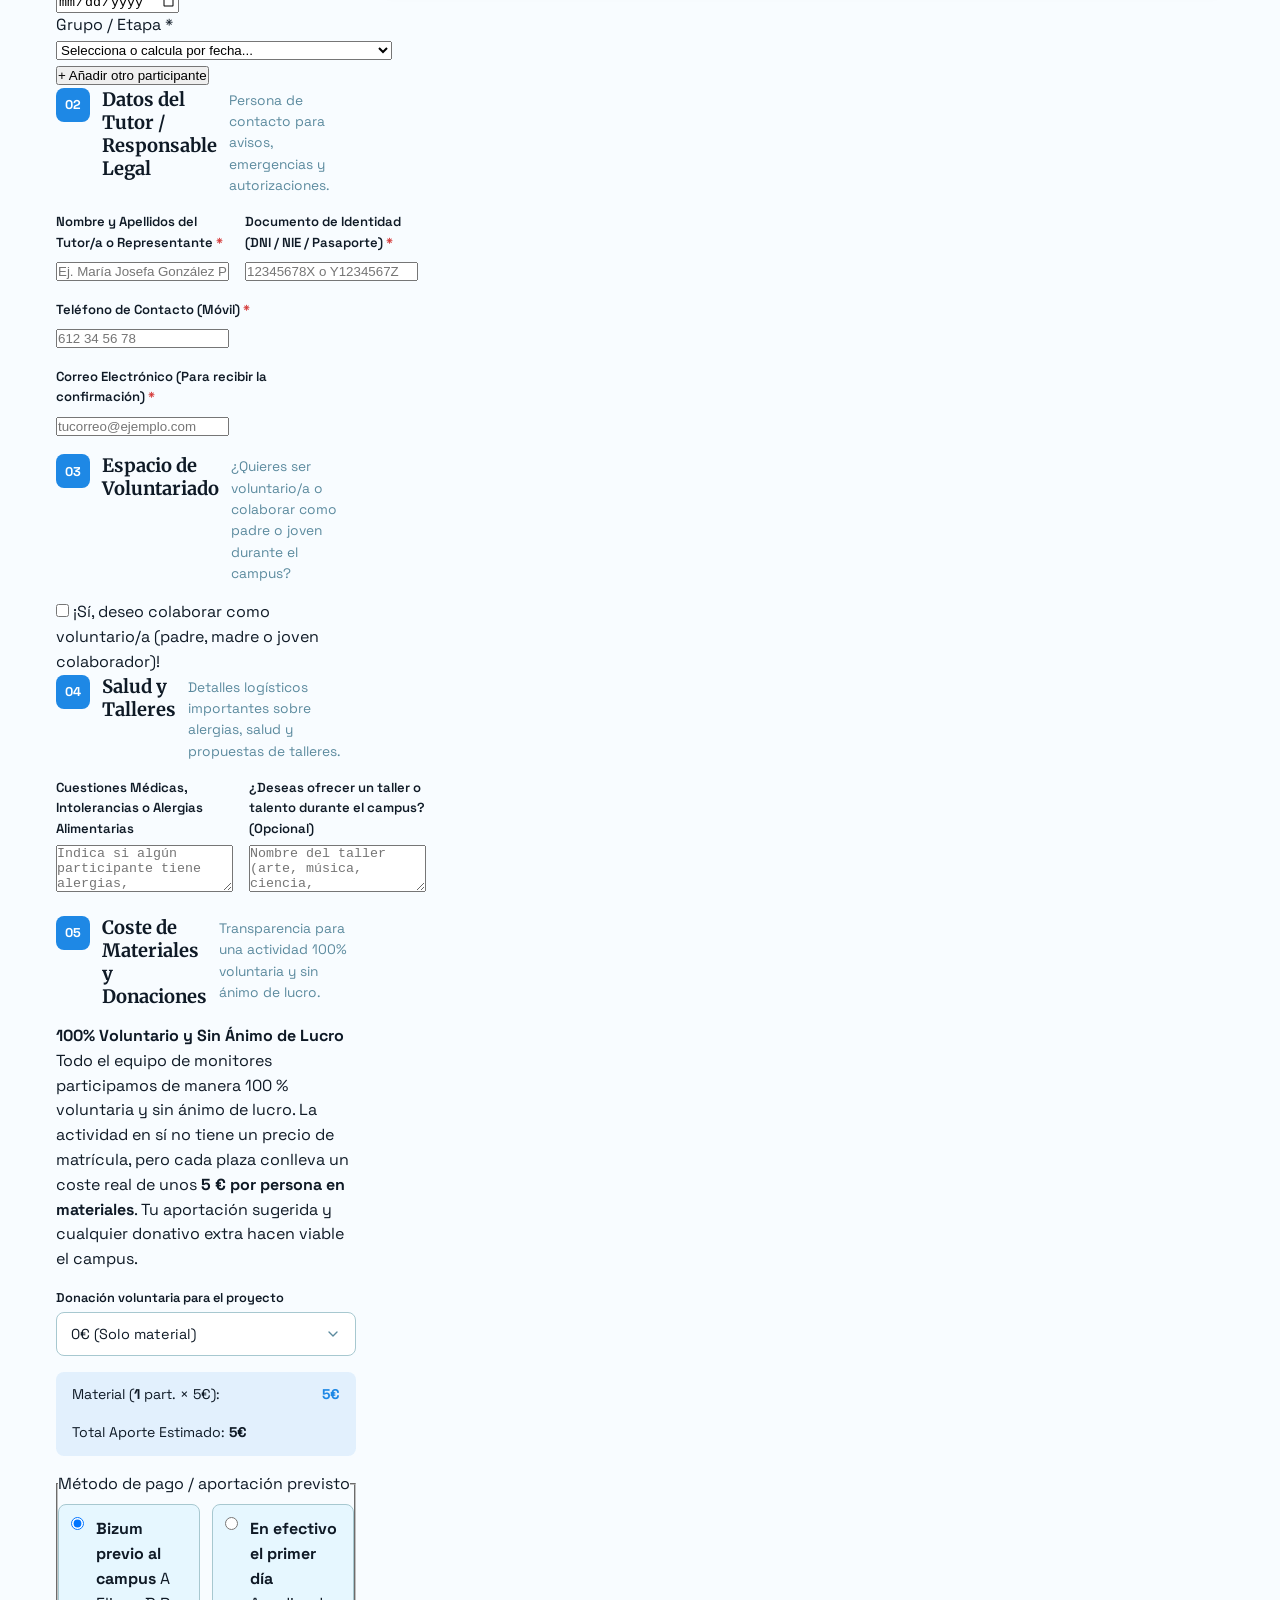
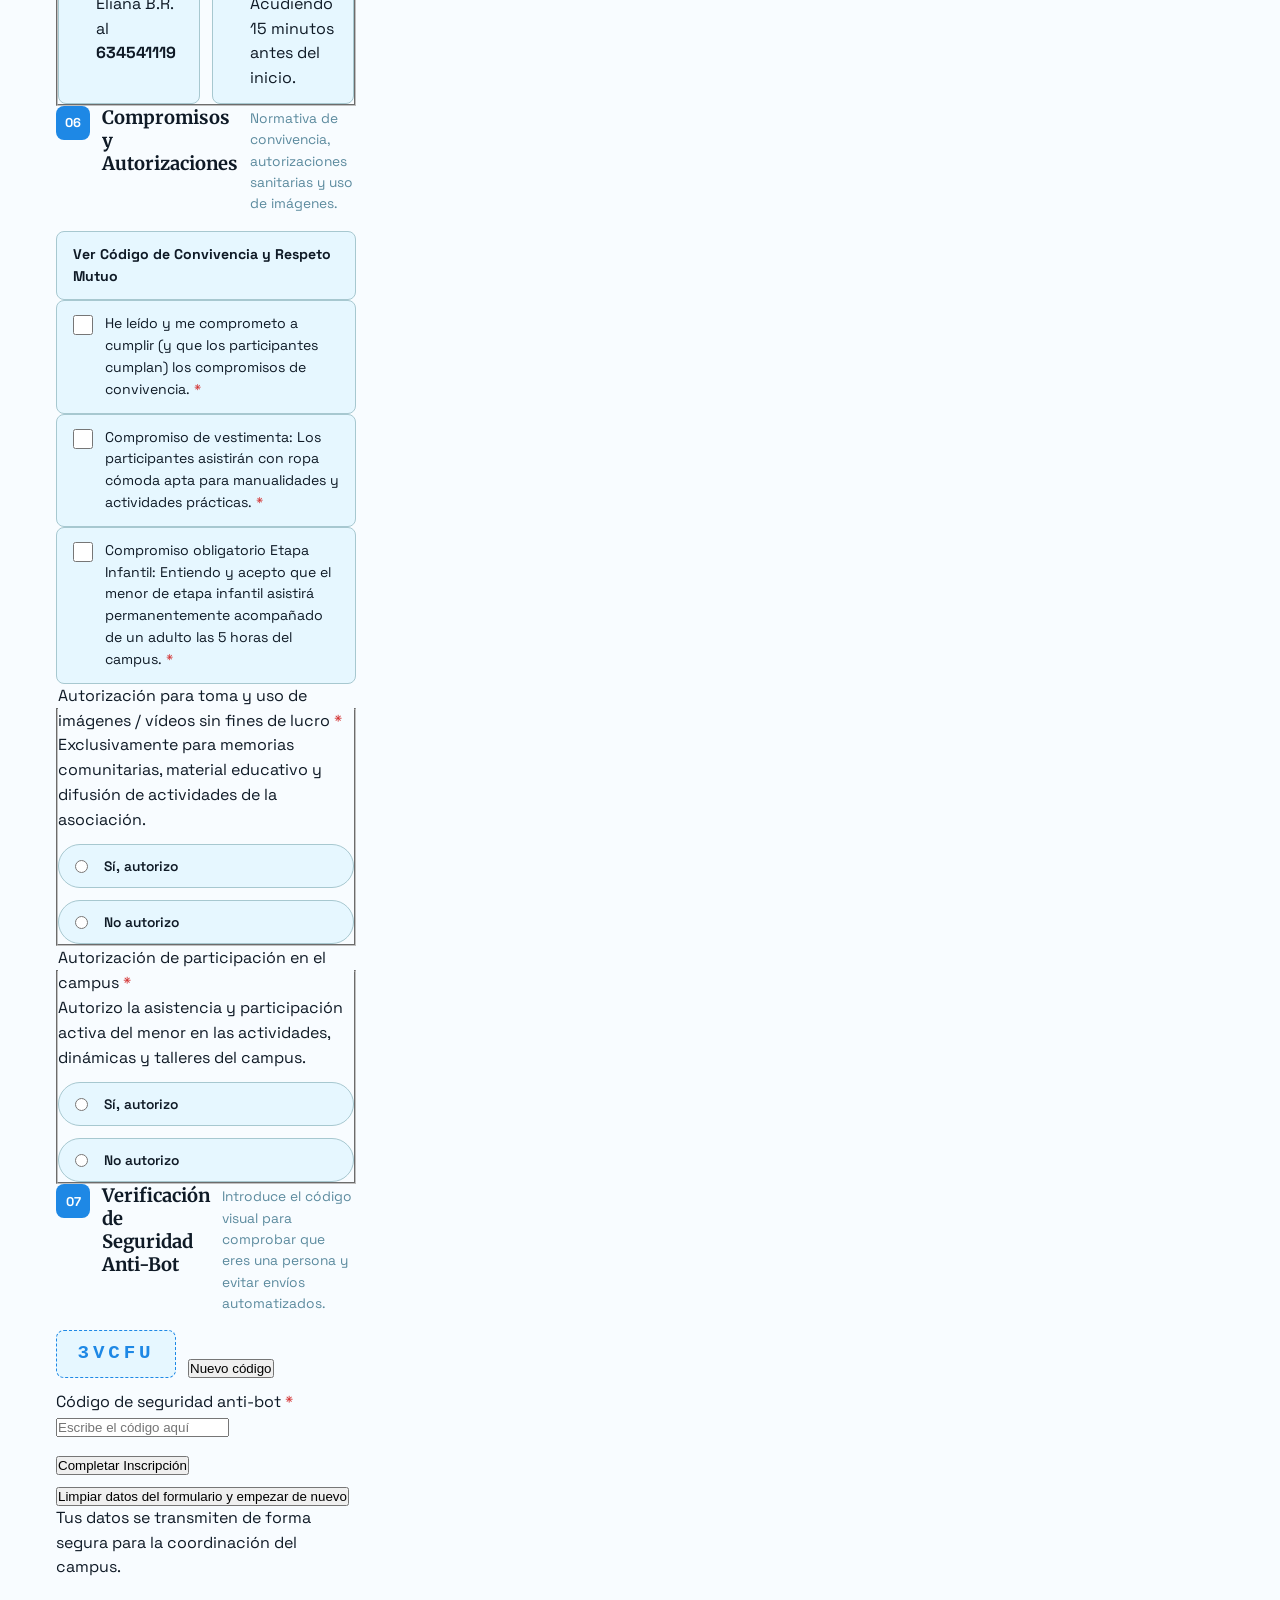
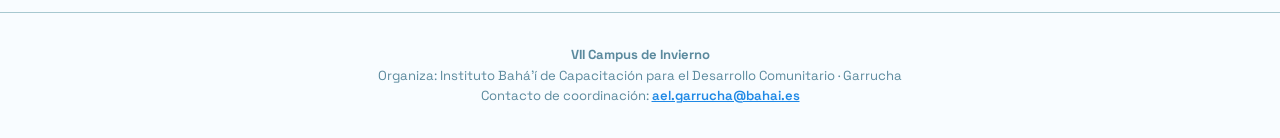
==== commit b36b712f: "refactor(form): modernize with color-scheme meta and replaceChildren per modern-web-guidance" ====
--- a/campus-invierno/index.html
+++ b/campus-invierno/index.html
@@ -3,6 +3,7 @@
 <head>
   <meta charset="UTF-8">
   <meta name="viewport" content="width=device-width, initial-scale=1.0">
+  <meta name="color-scheme" content="light dark">
   <title>VII Campus de Invierno - Inscripción</title>
   <meta name="description" content="Inscripción al VII Campus de Invierno Sembrando Futuro en Garrucha, Almería">
   <link rel="preconnect" href="https://fonts.googleapis.com">
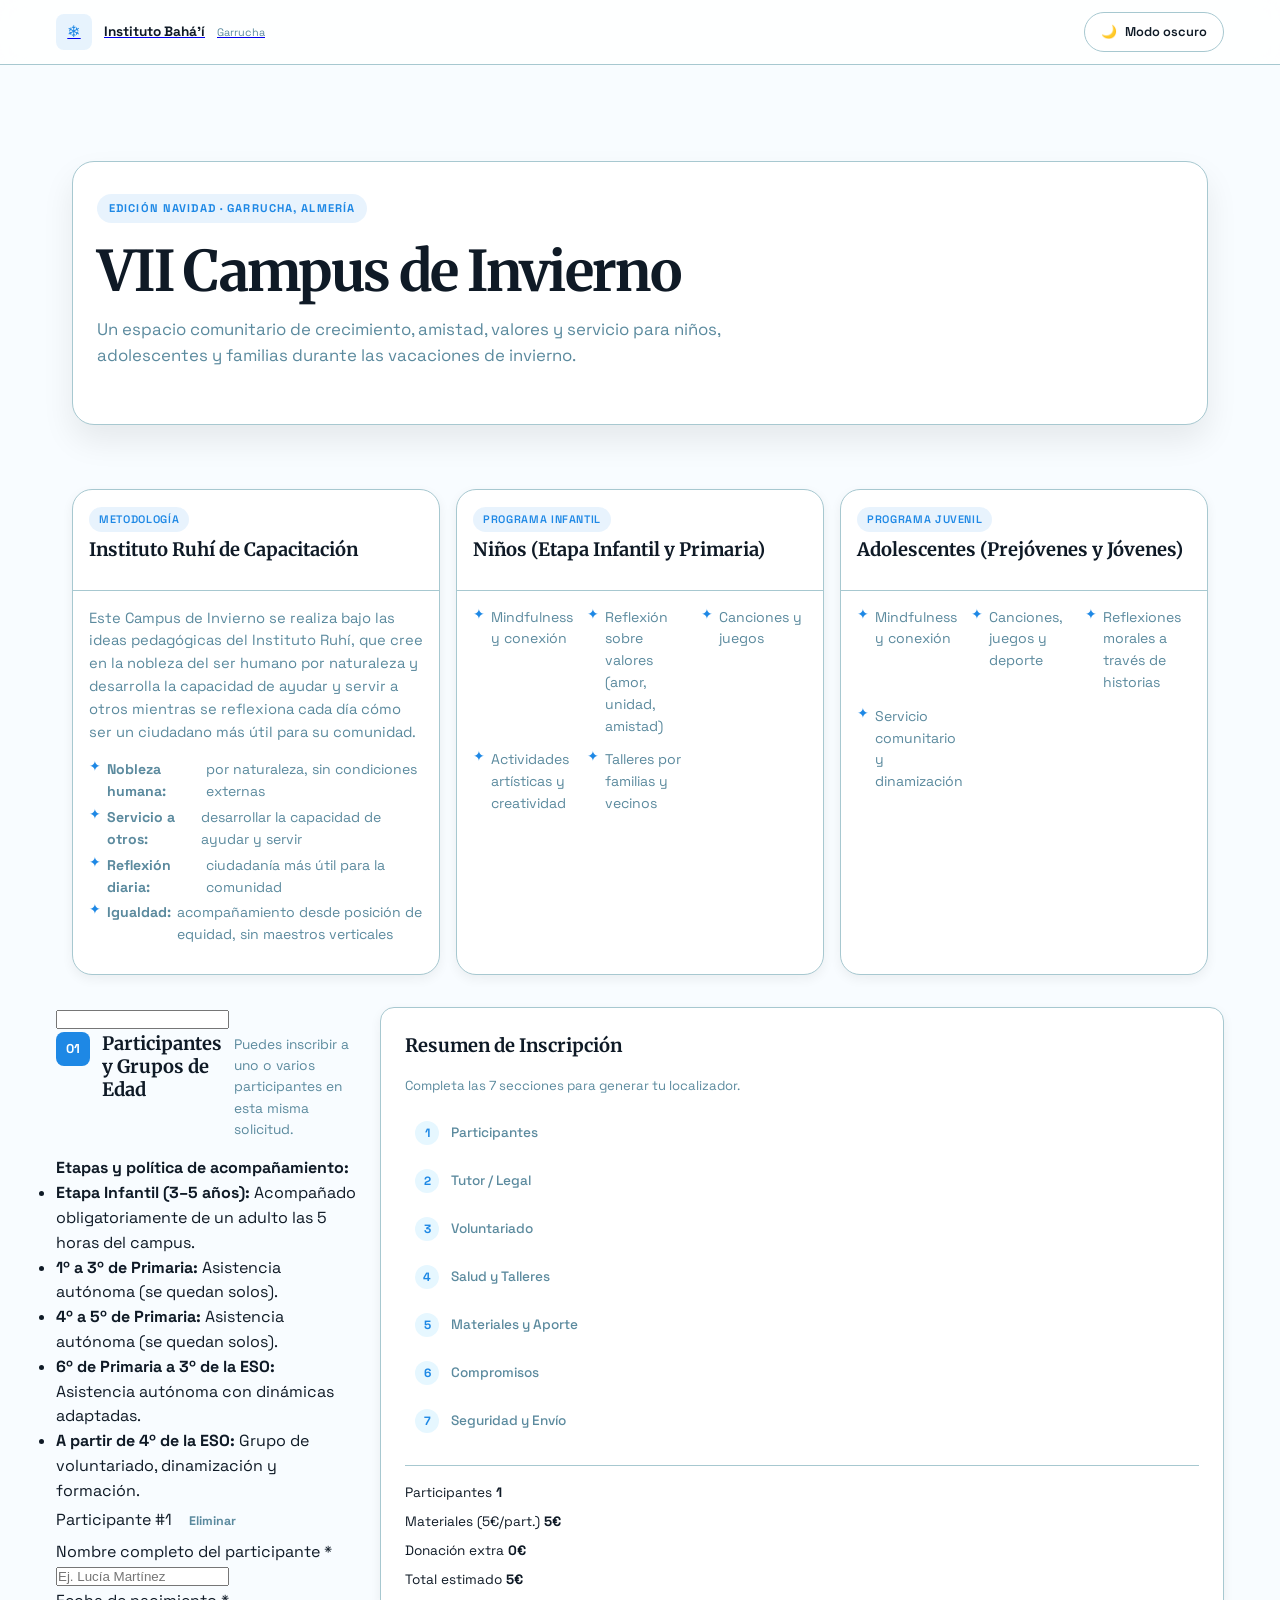
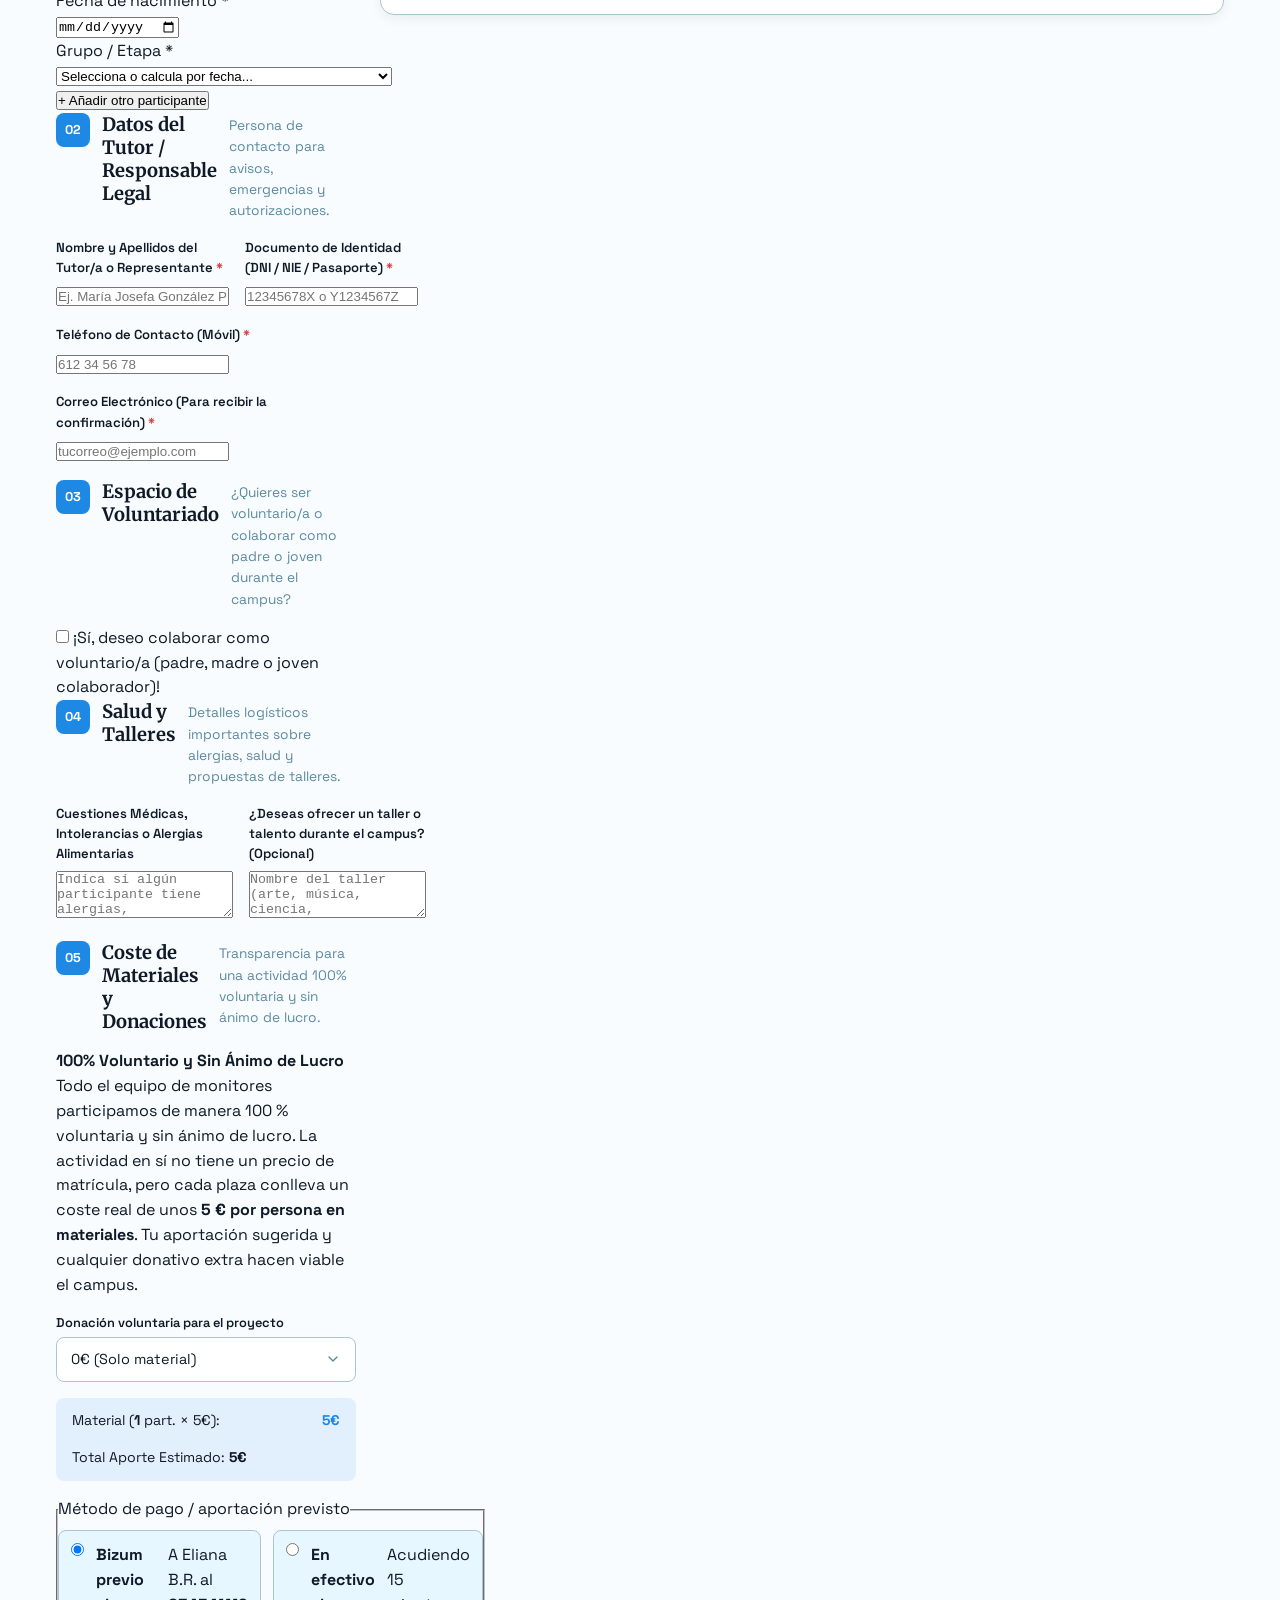
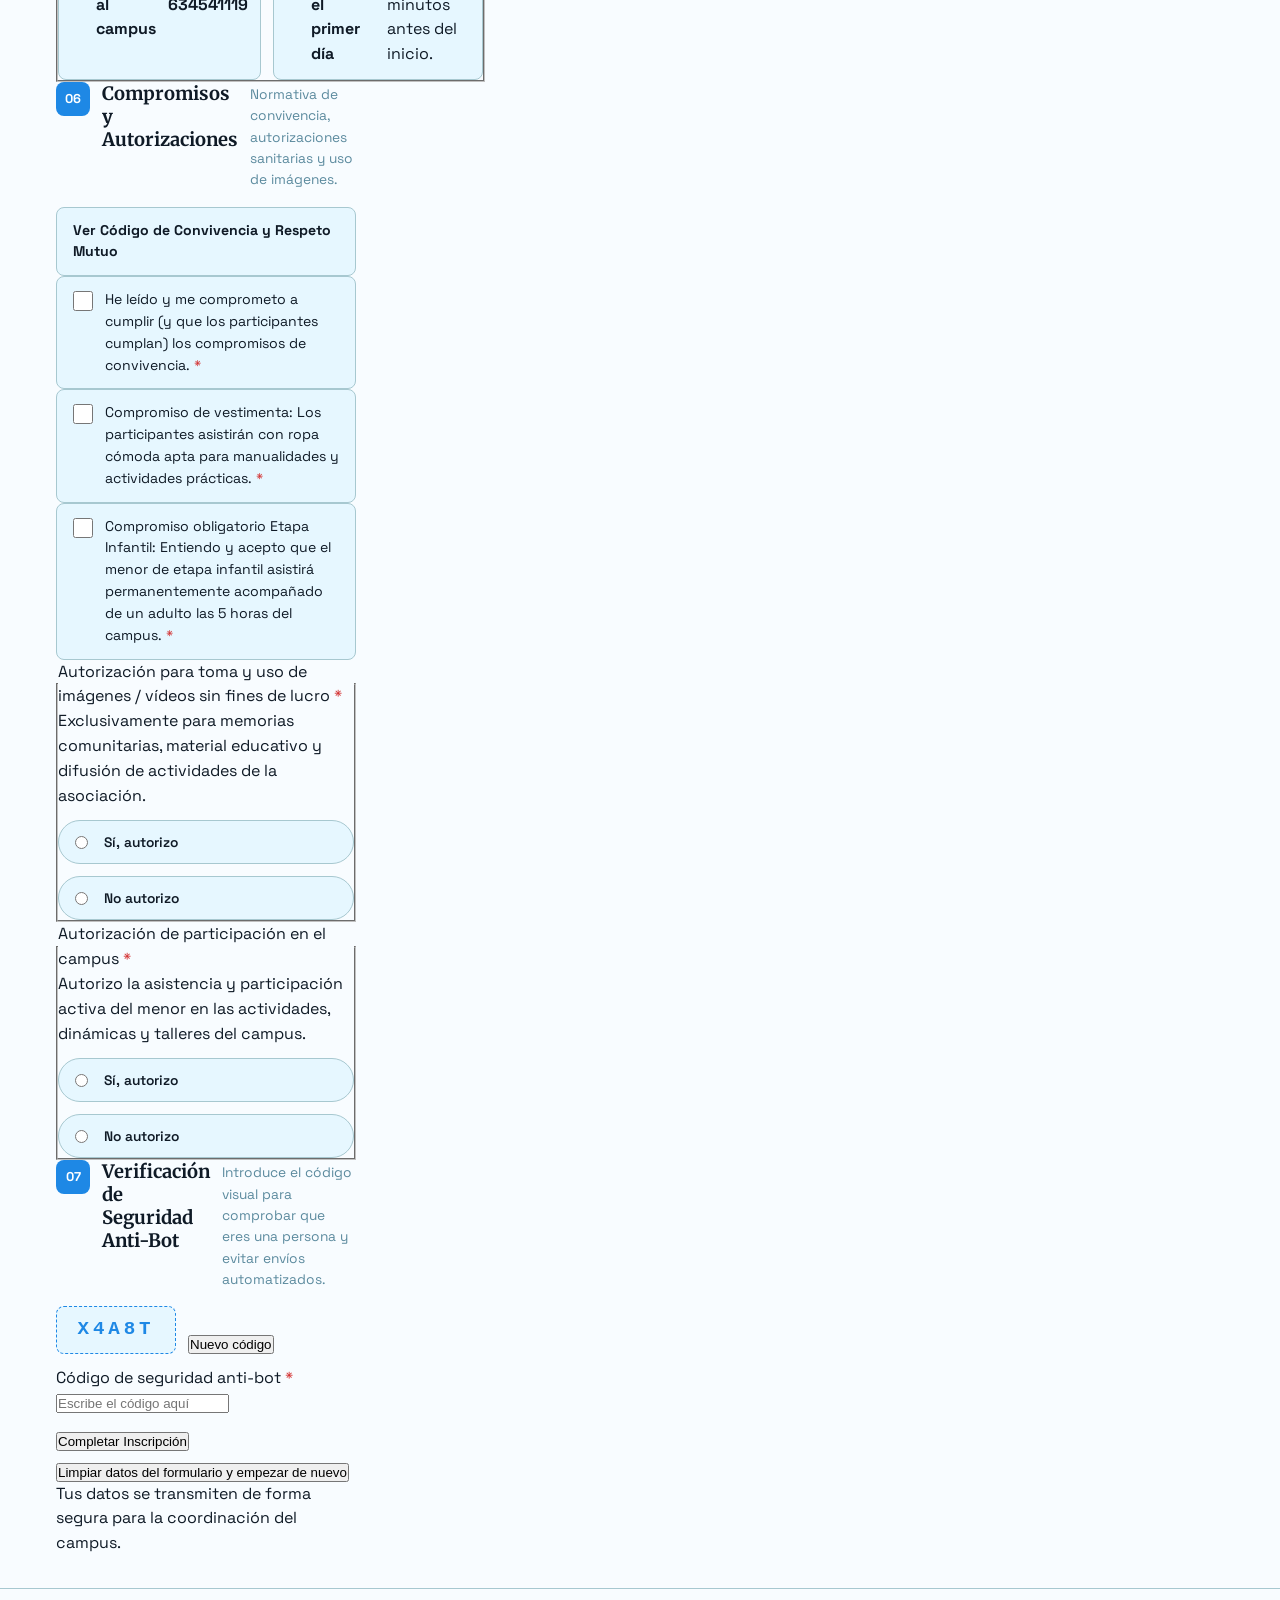
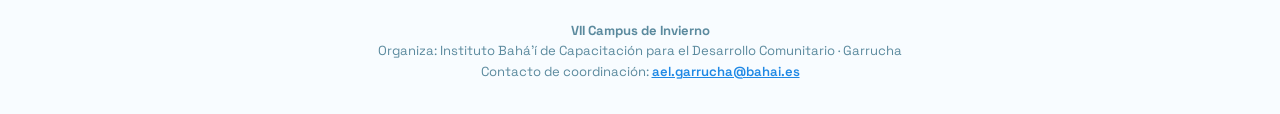
==== commit 8972d847: "fix(form): resolve 19 HTML validation errors per modern-web-guidance" ====
--- a/campus-invierno/index.html
+++ b/campus-invierno/index.html
@@ -30,7 +30,7 @@
     <section class="hero-section">
       <div class="hero__container">
         <span class="hero__badge">Edición Navidad · Garrucha, Almería</span>
-        <h1 class="hero__title">VII Campus de Invierno</span>
+        <h1 class="hero__title">VII Campus de Invierno</h1>
         <p class="hero__lead">
           Un espacio comunitario de crecimiento, amistad, valores y servicio para niños, adolescentes y familias durante las vacaciones de invierno.
         </p>
@@ -304,17 +304,13 @@
             <div class="radio__options">
               <label class="radio__option">
                 <input type="radio" name="metodo-pago" value="bizum" checked>
-                <div class="radio__content">
-                  <strong>Bizum previo al campus</strong>
-                  <span>A Eliana B.R. al <strong>634541119</strong></span>
-                </div>
+                <strong>Bizum previo al campus</strong>
+                <span>A Eliana B.R. al <strong>634541119</strong></span>
               </label>
               <label class="radio__option">
                 <input type="radio" name="metodo-pago" value="efectivo">
-                <div class="radio__content">
-                  <strong>En efectivo el primer día</strong>
-                  <span>Acudiendo 15 minutos antes del inicio.</span>
-                </div>
+                <strong>En efectivo el primer día</strong>
+                <span>Acudiendo 15 minutos antes del inicio.</span>
               </label>
             </div>
           </fieldset>
@@ -456,7 +452,7 @@
         <button type="button" class="btn-confirm" id="closeDialogBtn">Entendido y Cerrar</button>
         <button type="button" class="btn-confirm btn-confirm--secondary" id="newRegBtn">Realizar otra inscripción</button>
       </div>
-    </dialog>
+    </div>
   </dialog>
 
   <div class="toast" id="toast" role="status" aria-live="polite"></div>
